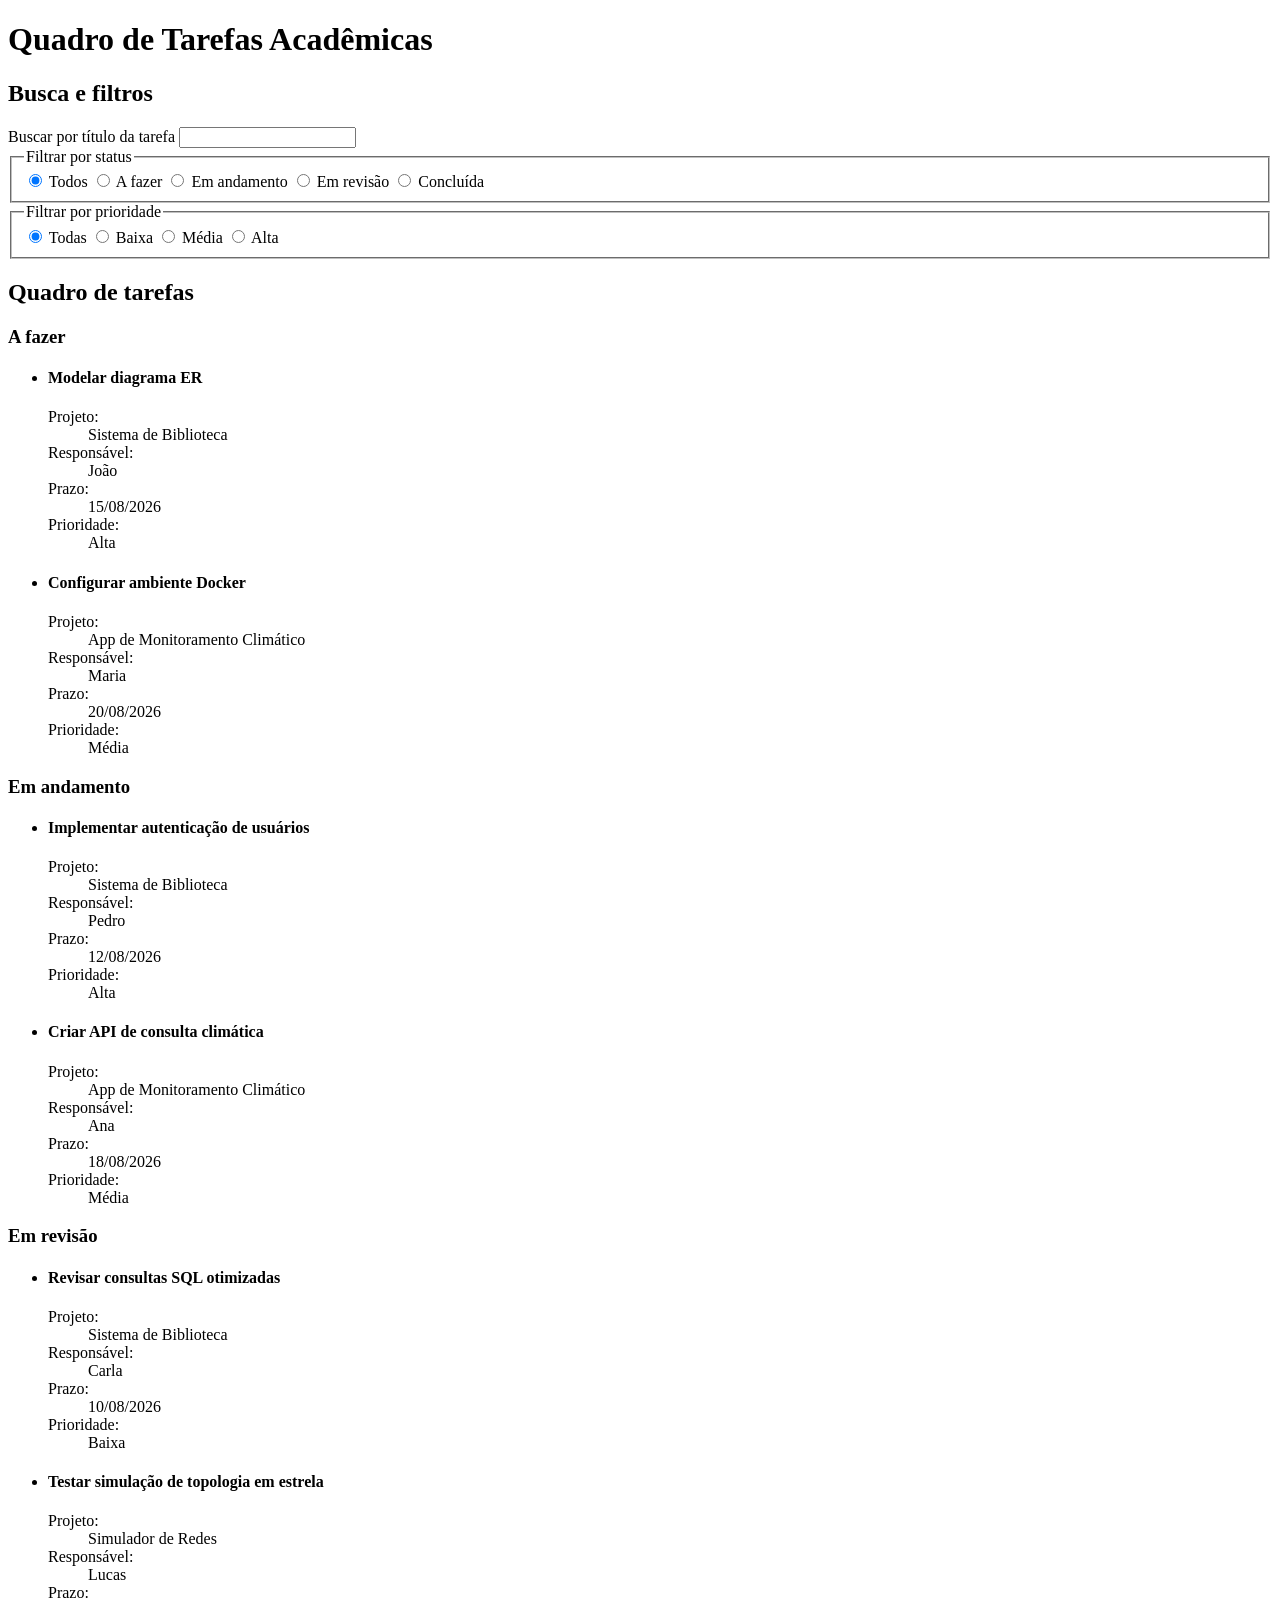
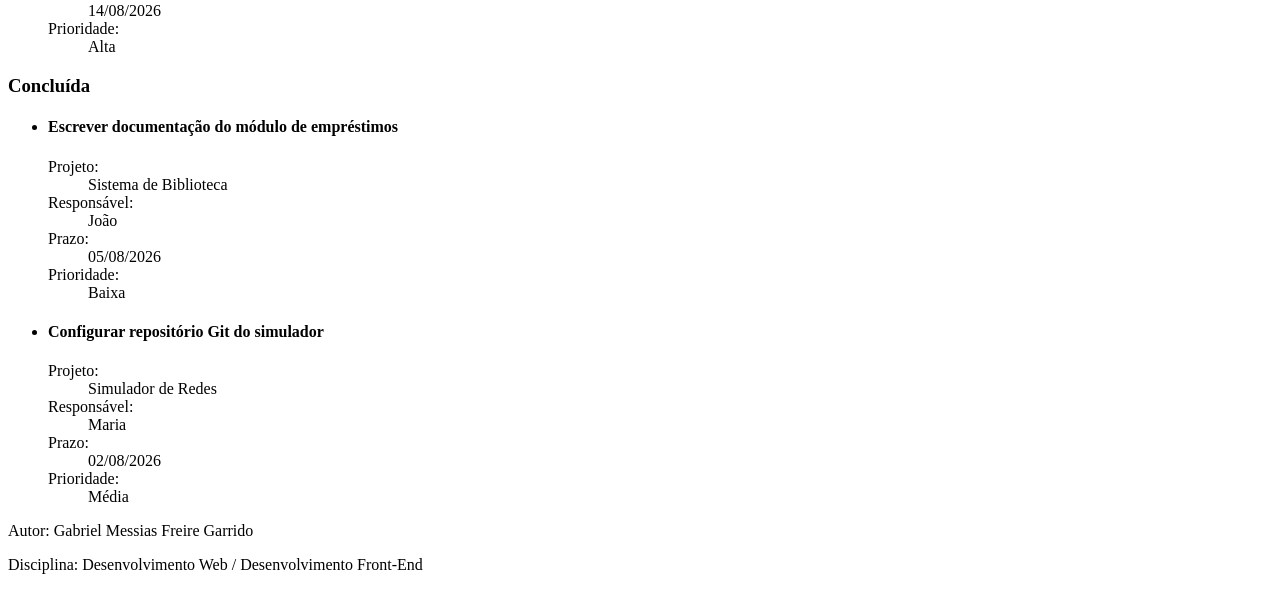
==== index.html @ 1bd8e37e "Index - Desenvolvimento Front-End 12/08" ====
<!DOCTYPE html>
<html lang="pt-BR">
<head>
  <meta charset="UTF-8">
  <meta name="viewport" content="width=device-width, initial-scale=1.0">
  <title>Quadro de Tarefas Acadêmicas</title>
</head>
<body>
  <header>
    <h1>Quadro de Tarefas Acadêmicas</h1>
  </header>

  <main>
    <section aria-labelledby="buscaFiltros">
      <h2 id="buscaFiltros">Busca e filtros</h2>

      <form>
        <div>
          <label for="buscaTitulo">Buscar por título da tarefa</label>
          <input type="search" id="buscaTitulo" name="buscaTitulo">
        </div>

        <fieldset>
          <legend>Filtrar por status</legend>

          <input type="radio" id="filtroStatusTodos" name="filtroStatus" value="todos" checked>
          <label for="filtroStatusTodos">Todos</label>

          <input type="radio" id="filtroStatusAfazer" name="filtroStatus" value="aFazer">
          <label for="filtroStatusAfazer">A fazer</label>

          <input type="radio" id="filtroStatusAndamento" name="filtroStatus" value="emAndamento">
          <label for="filtroStatusAndamento">Em andamento</label>

          <input type="radio" id="filtroStatusRevisao" name="filtroStatus" value="emRevisao">
          <label for="filtroStatusRevisao">Em revisão</label>

          <input type="radio" id="filtroStatusConcluida" name="filtroStatus" value="concluida">
          <label for="filtroStatusConcluida">Concluída</label>
        </fieldset>

        <fieldset>
          <legend>Filtrar por prioridade</legend>

          <input type="radio" id="filtroPrioridadeTodas" name="filtroPrioridade" value="todas" checked>
          <label for="filtroPrioridadeTodas">Todas</label>

          <input type="radio" id="filtroPrioridadeBaixa" name="filtroPrioridade" value="baixa">
          <label for="filtroPrioridadeBaixa">Baixa</label>

          <input type="radio" id="filtroPrioridadeMedia" name="filtroPrioridade" value="media">
          <label for="filtroPrioridadeMedia">Média</label>

          <input type="radio" id="filtroPrioridadeAlta" name="filtroPrioridade" value="alta">
          <label for="filtroPrioridadeAlta">Alta</label>
        </fieldset>
      </form>
    </section>

    <section aria-labelledby="quadroTarefas">
      <h2 id="quadroTarefas">Quadro de tarefas</h2>

      <section aria-labelledby="aFazer">
        <h3 id="aFazer">A fazer</h3>
        <ul>

          <li>
            <article>
              <h4>Modelar diagrama ER</h4>
              <dl>
                <dt>Projeto:</dt>
                <dd>Sistema de Biblioteca</dd>

                <dt>Responsável:</dt>
                <dd>João</dd>

                <dt>Prazo:</dt>
                <dd><time datetime="2026-08-15">15/08/2026</time></dd>

                <dt>Prioridade:</dt>
                <dd>Alta</dd>
              </dl>
            </article>
          </li>

          <li>
            <article>
              <h4>Configurar ambiente Docker</h4>
              <dl>
                <dt>Projeto:</dt>
                <dd>App de Monitoramento Climático</dd>

                <dt>Responsável:</dt>
                <dd>Maria</dd>

                <dt>Prazo:</dt>
                <dd><time datetime="2026-08-20">20/08/2026</time></dd>

                <dt>Prioridade:</dt>
                <dd>Média</dd>
              </dl>
            </article>
          </li>

        </ul>
      </section>

      <section aria-labelledby="emAndamento">
        <h3 id="emAndamento">Em andamento</h3>
        <ul>

          <li>
            <article>
              <h4>Implementar autenticação de usuários</h4>
              <dl>
                <dt>Projeto:</dt>
                <dd>Sistema de Biblioteca</dd>

                <dt>Responsável:</dt>
                <dd>Pedro</dd>

                <dt>Prazo:</dt>
                <dd><time datetime="2026-08-12">12/08/2026</time></dd>

                <dt>Prioridade:</dt>
                <dd>Alta</dd>
              </dl>
            </article>
          </li>

          <li>
            <article>
              <h4>Criar API de consulta climática</h4>
              <dl>
                <dt>Projeto:</dt>
                <dd>App de Monitoramento Climático</dd>

                <dt>Responsável:</dt>
                <dd>Ana</dd>

                <dt>Prazo:</dt>
                <dd><time datetime="2026-08-18">18/08/2026</time></dd>

                <dt>Prioridade:</dt>
                <dd>Média</dd>
              </dl>
            </article>
          </li>

        </ul>
      </section>

      <section aria-labelledby="emRevisao">
        <h3 id="emRevisao">Em revisão</h3>
        <ul>

          <li>   
            <article>
              <h4>Revisar consultas SQL otimizadas</h4>
              <dl>
                <dt>Projeto:</dt>
                <dd>Sistema de Biblioteca</dd>

                <dt>Responsável:</dt>
                <dd>Carla</dd>

                <dt>Prazo:</dt>
                <dd><time datetime="2026-08-10">10/08/2026</time></dd>

                <dt>Prioridade:</dt>
                <dd>Baixa</dd>
              </dl>
            </article>
          </li>

          <li>
            <article>
              <h4>Testar simulação de topologia em estrela</h4>
              <dl>
                <dt>Projeto:</dt>
                <dd>Simulador de Redes</dd>

                <dt>Responsável:</dt>
                <dd>Lucas</dd>

                <dt>Prazo:</dt>
                <dd><time datetime="2026-08-14">14/08/2026</time></dd>

                <dt>Prioridade:</dt>
                <dd>Alta</dd>
              </dl>
            </article>
          </li>

        </ul>
      </section>

      <section aria-labelledby="tarefasConcluidas">
        <h3 id="tarefasConcluidas">Concluída</h3>
        <ul>
          
          <li>
            <article>
              <h4>Escrever documentação do módulo de empréstimos</h4>
              <dl>
                <dt>Projeto:</dt>
                <dd>Sistema de Biblioteca</dd>

                <dt>Responsável:</dt>
                <dd>João</dd>

                <dt>Prazo:</dt>
                <dd><time datetime="2026-08-05">05/08/2026</time></dd>

                <dt>Prioridade:</dt>
                <dd>Baixa</dd>
              </dl>
            </article>
          </li>

          <li>
            <article>
              <h4>Configurar repositório Git do simulador</h4>
              <dl>
                <dt>Projeto:</dt>
                <dd>Simulador de Redes</dd>

                <dt>Responsável:</dt>
                <dd>Maria</dd>

                <dt>Prazo:</dt>
                <dd><time datetime="2026-08-02">02/08/2026</time></dd>

                <dt>Prioridade:</dt>
                <dd>Média</dd>
              </dl>
            </article>
          </li>

        </ul>
      </section>
    </section>
  </main>

  <footer>
    <p>Autor: Gabriel Messias Freire Garrido</p>
    <p>Disciplina: Desenvolvimento Web / Desenvolvimento Front-End</p>
  </footer>
</body>
</html>
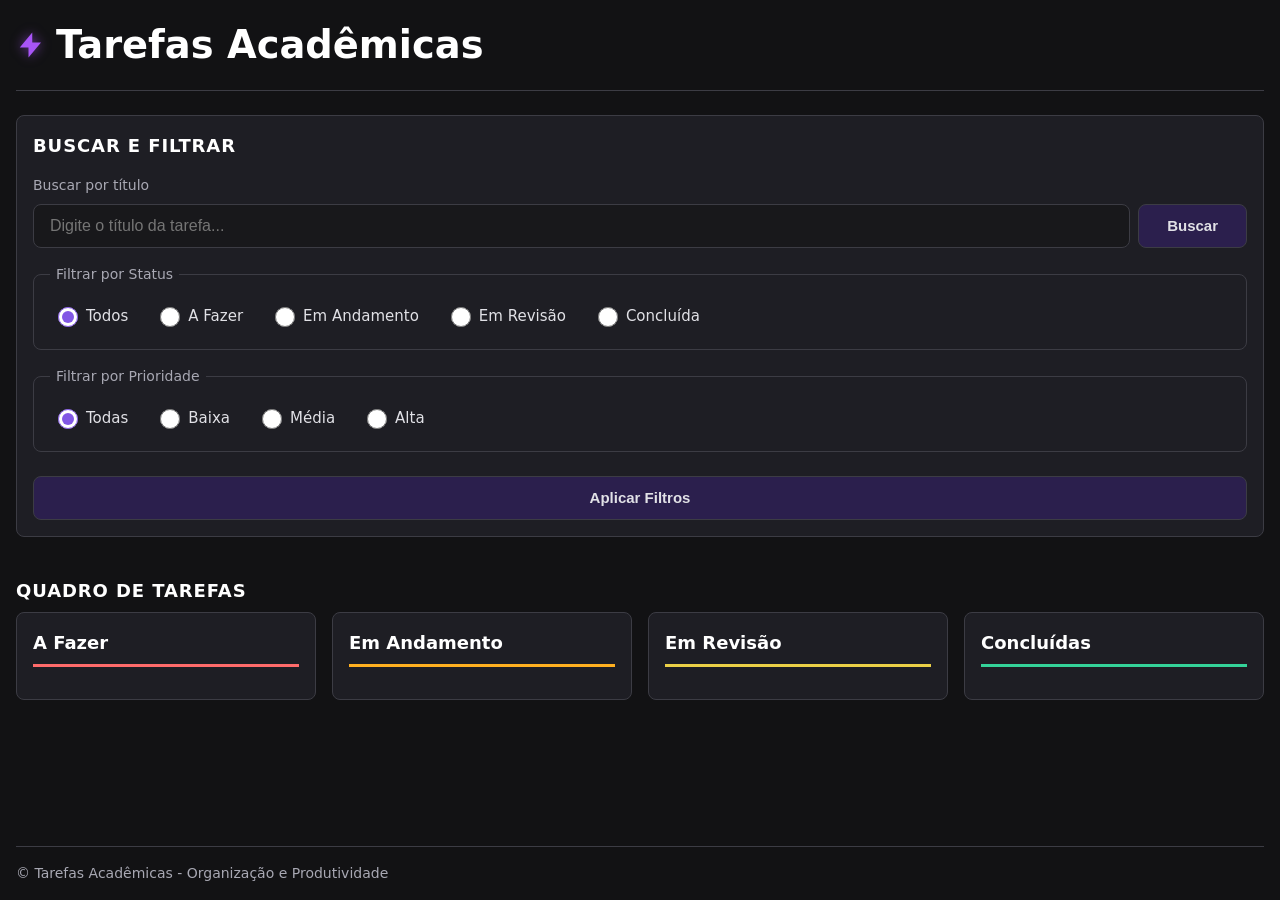
==== commit 306b096c: "Add files via upload Adição dos arquivos api.js, app.js, eletricidade.js, estados.js, renderizacao.j" ====
--- a/index.html
+++ b/index.html
@@ -3,248 +3,89 @@
 <head>
   <meta charset="UTF-8">
   <meta name="viewport" content="width=device-width, initial-scale=1.0">
-  <title>Quadro de Tarefas Acadêmicas</title>
+  <title>Tarefas Acadêmicas</title>
+  <link rel="stylesheet" href="style.css">
 </head>
 <body>
   <header>
-    <h1>Quadro de Tarefas Acadêmicas</h1>
+    <h1>
+      <!-- Raio idêntico ao modelo da 2ª imagem -->
+      <svg class="icone-raio-4pontas" xmlns="http://www.w3.org/2000/svg" viewBox="0 0 24 24" aria-hidden="true">
+        <path d="M13 2L3 14h7v8l10-12h-7z" />
+      </svg>
+      Tarefas Acadêmicas
+    </h1>
   </header>
 
   <main>
     <section aria-labelledby="buscaFiltros">
-      <h2 id="buscaFiltros">Busca e filtros</h2>
-
-      <form>
+      <h2 id="buscaFiltros">Buscar e Filtrar</h2>
+      <form id="formFiltros">
         <div>
-          <label for="buscaTitulo">Buscar por título da tarefa</label>
-          <input type="search" id="buscaTitulo" name="buscaTitulo">
+          <label for="buscaTitulo">Buscar por título</label>
+          <div class="campo-busca">
+            <input type="search" id="buscaTitulo" placeholder="Digite o título da tarefa..." />
+            <button type="submit" id="btnBuscar">Buscar</button>
+          </div>
         </div>
 
         <fieldset>
-          <legend>Filtrar por status</legend>
-
-          <input type="radio" id="filtroStatusTodos" name="filtroStatus" value="todos" checked>
-          <label for="filtroStatusTodos">Todos</label>
-
-          <input type="radio" id="filtroStatusAfazer" name="filtroStatus" value="aFazer">
-          <label for="filtroStatusAfazer">A fazer</label>
-
-          <input type="radio" id="filtroStatusAndamento" name="filtroStatus" value="emAndamento">
-          <label for="filtroStatusAndamento">Em andamento</label>
-
-          <input type="radio" id="filtroStatusRevisao" name="filtroStatus" value="emRevisao">
-          <label for="filtroStatusRevisao">Em revisão</label>
-
-          <input type="radio" id="filtroStatusConcluida" name="filtroStatus" value="concluida">
-          <label for="filtroStatusConcluida">Concluída</label>
+          <legend>Filtrar por Status</legend>
+          <label><input type="radio" name="filtroStatus" value="todos" checked /> Todos</label>
+          <label><input type="radio" name="filtroStatus" value="a_fazer" /> A Fazer</label>
+          <label><input type="radio" name="filtroStatus" value="em_andamento" /> Em Andamento</label>
+          <label><input type="radio" name="filtroStatus" value="em_revisao" /> Em Revisão</label>
+          <label><input type="radio" name="filtroStatus" value="concluida" /> Concluída</label>
         </fieldset>
 
         <fieldset>
-          <legend>Filtrar por prioridade</legend>
+          <legend>Filtrar por Prioridade</legend>
+          <label><input type="radio" name="filtroPrioridade" value="todas" checked /> Todas</label>
+          <label><input type="radio" name="filtroPrioridade" value="baixa" /> Baixa</label>
+          <label><input type="radio" name="filtroPrioridade" value="media" /> Média</label>
+          <label><input type="radio" name="filtroPrioridade" value="alta" /> Alta</label>
+        </fieldset>
 
-          <input type="radio" id="filtroPrioridadeTodas" name="filtroPrioridade" value="todas" checked>
-          <label for="filtroPrioridadeTodas">Todas</label>
-
-          <input type="radio" id="filtroPrioridadeBaixa" name="filtroPrioridade" value="baixa">
-          <label for="filtroPrioridadeBaixa">Baixa</label>
-
-          <input type="radio" id="filtroPrioridadeMedia" name="filtroPrioridade" value="media">
-          <label for="filtroPrioridadeMedia">Média</label>
-
-          <input type="radio" id="filtroPrioridadeAlta" name="filtroPrioridade" value="alta">
-          <label for="filtroPrioridadeAlta">Alta</label>
-        </fieldset>
+        <div class="acoes-filtros">
+          <button type="button" id="btnAplicarFiltros">Aplicar Filtros</button>
+        </div>
       </form>
     </section>
 
+    <div id="regiaoStatus" class="sr-only" aria-live="polite"></div>
+
     <section aria-labelledby="quadroTarefas">
-      <h2 id="quadroTarefas">Quadro de tarefas</h2>
+      <h2 id="quadroTarefas">Quadro de Tarefas</h2>
+      <div id="containerEstado"></div>
 
-      <section aria-labelledby="aFazer">
-        <h3 id="aFazer">A fazer</h3>
-        <ul>
+      <div class="kanban-grid">
+        <section aria-labelledby="aFazer">
+          <h3 id="aFazer">A Fazer</h3>
+          <ul id="listaAFazer"></ul>
+        </section>
 
-          <li>
-            <article>
-              <h4>Modelar diagrama ER</h4>
-              <dl>
-                <dt>Projeto:</dt>
-                <dd>Sistema de Biblioteca</dd>
+        <section aria-labelledby="emAndamento">
+          <h3 id="emAndamento">Em Andamento</h3>
+          <ul id="listaEmAndamento"></ul>
+        </section>
 
-                <dt>Responsável:</dt>
-                <dd>João</dd>
+        <section aria-labelledby="emRevisao">
+          <h3 id="emRevisao">Em Revisão</h3>
+          <ul id="listaEmRevisao"></ul>
+        </section>
 
-                <dt>Prazo:</dt>
-                <dd><time datetime="2026-08-15">15/08/2026</time></dd>
-
-                <dt>Prioridade:</dt>
-                <dd>Alta</dd>
-              </dl>
-            </article>
-          </li>
-
-          <li>
-            <article>
-              <h4>Configurar ambiente Docker</h4>
-              <dl>
-                <dt>Projeto:</dt>
-                <dd>App de Monitoramento Climático</dd>
-
-                <dt>Responsável:</dt>
-                <dd>Maria</dd>
-
-                <dt>Prazo:</dt>
-                <dd><time datetime="2026-08-20">20/08/2026</time></dd>
-
-                <dt>Prioridade:</dt>
-                <dd>Média</dd>
-              </dl>
-            </article>
-          </li>
-
-        </ul>
-      </section>
-
-      <section aria-labelledby="emAndamento">
-        <h3 id="emAndamento">Em andamento</h3>
-        <ul>
-
-          <li>
-            <article>
-              <h4>Implementar autenticação de usuários</h4>
-              <dl>
-                <dt>Projeto:</dt>
-                <dd>Sistema de Biblioteca</dd>
-
-                <dt>Responsável:</dt>
-                <dd>Pedro</dd>
-
-                <dt>Prazo:</dt>
-                <dd><time datetime="2026-08-12">12/08/2026</time></dd>
-
-                <dt>Prioridade:</dt>
-                <dd>Alta</dd>
-              </dl>
-            </article>
-          </li>
-
-          <li>
-            <article>
-              <h4>Criar API de consulta climática</h4>
-              <dl>
-                <dt>Projeto:</dt>
-                <dd>App de Monitoramento Climático</dd>
-
-                <dt>Responsável:</dt>
-                <dd>Ana</dd>
-
-                <dt>Prazo:</dt>
-                <dd><time datetime="2026-08-18">18/08/2026</time></dd>
-
-                <dt>Prioridade:</dt>
-                <dd>Média</dd>
-              </dl>
-            </article>
-          </li>
-
-        </ul>
-      </section>
-
-      <section aria-labelledby="emRevisao">
-        <h3 id="emRevisao">Em revisão</h3>
-        <ul>
-
-          <li>   
-            <article>
-              <h4>Revisar consultas SQL otimizadas</h4>
-              <dl>
-                <dt>Projeto:</dt>
-                <dd>Sistema de Biblioteca</dd>
-
-                <dt>Responsável:</dt>
-                <dd>Carla</dd>
-
-                <dt>Prazo:</dt>
-                <dd><time datetime="2026-08-10">10/08/2026</time></dd>
-
-                <dt>Prioridade:</dt>
-                <dd>Baixa</dd>
-              </dl>
-            </article>
-          </li>
-
-          <li>
-            <article>
-              <h4>Testar simulação de topologia em estrela</h4>
-              <dl>
-                <dt>Projeto:</dt>
-                <dd>Simulador de Redes</dd>
-
-                <dt>Responsável:</dt>
-                <dd>Lucas</dd>
-
-                <dt>Prazo:</dt>
-                <dd><time datetime="2026-08-14">14/08/2026</time></dd>
-
-                <dt>Prioridade:</dt>
-                <dd>Alta</dd>
-              </dl>
-            </article>
-          </li>
-
-        </ul>
-      </section>
-
-      <section aria-labelledby="tarefasConcluidas">
-        <h3 id="tarefasConcluidas">Concluída</h3>
-        <ul>
-          
-          <li>
-            <article>
-              <h4>Escrever documentação do módulo de empréstimos</h4>
-              <dl>
-                <dt>Projeto:</dt>
-                <dd>Sistema de Biblioteca</dd>
-
-                <dt>Responsável:</dt>
-                <dd>João</dd>
-
-                <dt>Prazo:</dt>
-                <dd><time datetime="2026-08-05">05/08/2026</time></dd>
-
-                <dt>Prioridade:</dt>
-                <dd>Baixa</dd>
-              </dl>
-            </article>
-          </li>
-
-          <li>
-            <article>
-              <h4>Configurar repositório Git do simulador</h4>
-              <dl>
-                <dt>Projeto:</dt>
-                <dd>Simulador de Redes</dd>
-
-                <dt>Responsável:</dt>
-                <dd>Maria</dd>
-
-                <dt>Prazo:</dt>
-                <dd><time datetime="2026-08-02">02/08/2026</time></dd>
-
-                <dt>Prioridade:</dt>
-                <dd>Média</dd>
-              </dl>
-            </article>
-          </li>
-
-        </ul>
-      </section>
+        <section aria-labelledby="tarefasConcluidas">
+          <h3 id="tarefasConcluidas">Concluídas</h3>
+          <ul id="listaConcluidas"></ul>
+        </section>
+      </div>
     </section>
   </main>
 
   <footer>
-    <p>Autor: Gabriel Messias Freire Garrido</p>
-    <p>Disciplina: Desenvolvimento Web / Desenvolvimento Front-End</p>
+    <p>&copy; Tarefas Acadêmicas - Organização e Produtividade</p>
   </footer>
+
+  <script type="module" src="js/app.js"></script>
 </body>
 </html>
--- a/style.css
+++ b/style.css
@@ -0,0 +1,377 @@
+:root {
+  --bg-principal: #121214;
+  --bg-superficie: #1e1e24;
+  --bg-cartao: #2a2a32;
+  --bg-input: #18181b;
+
+  --bg-botao: #2b1f4d;
+  --bg-botao-hover: #3b2a6b;
+  --bg-botao-active: #180e30;
+
+  --texto-principal: #e1e1e6;
+  --texto-secundario: #a8a8b3;
+  --texto-destaque: #ffffff;
+  
+  --cor-borda: #3c3c44;
+  --cor-foco: #8257e5;
+  --cor-foco-hover: #996dff;
+
+  --cor-status-afazer: #ff6b6b;
+  --cor-status-andamento: #ffb020;
+  --cor-status-revisao: #ebd047;
+  --cor-status-concluida: #34d399;
+
+  --espaco-sm: 0.5rem;
+  --espaco-md: 1rem;
+  --espaco-lg: 1.5rem;
+  --espaco-xl: 2.5rem;
+
+  --raio-canto: 0.5rem;
+
+  --fonte-padrao: system-ui, -apple-system, BlinkMacSystemFont, 'Segoe UI', Roboto, sans-serif;
+}
+
+*, *::before, *::after {
+  box-sizing: border-box;
+  margin: 0;
+  padding: 0;
+}
+
+.sr-only {
+  position: absolute;
+  width: 1px;
+  height: 1px;
+  padding: 0;
+  margin: -1px;
+  overflow: hidden;
+  clip: rect(0, 0, 0, 0);
+  border: 0;
+}
+
+body {
+  background-color: var(--bg-principal);
+  color: var(--texto-principal);
+  font-family: var(--fonte-padrao);
+  line-height: 1.5;
+  padding: var(--espaco-md);
+  min-height: 100vh;
+  display: flex;
+  flex-direction: column;
+  gap: var(--espaco-lg);
+}
+
+:focus-visible {
+  outline: 0.1875rem solid var(--cor-foco);
+  outline-offset: 0.125rem;
+}
+
+header {
+  padding-bottom: var(--espaco-md);
+  border-bottom: 0.0625rem solid var(--cor-borda);
+}
+
+header h1 {
+  font-size: clamp(1.5rem, 1.2rem + 1.5vw, 2.5rem);
+  color: var(--texto-destaque);
+  display: flex;
+  align-items: center;
+  gap: 0.625rem;
+}
+
+/* --- ÍCONE DE RAIO DE 4 PONTAS NO TÍTULO --- */
+.icone-raio-4pontas {
+  width: 1.875rem;
+  height: 1.875rem;
+  fill: #a855f7;
+  filter: drop-shadow(0 0 6px rgba(168, 85, 247, 0.6));
+  flex-shrink: 0;
+}
+
+section[aria-labelledby="buscaFiltros"] {
+  background-color: var(--bg-superficie);
+  padding: var(--espaco-md);
+  border-radius: var(--raio-canto);
+  border: 0.0625rem solid var(--cor-borda);
+}
+
+h2 {
+  font-size: 1.125rem;
+  color: var(--texto-destaque);
+  text-transform: uppercase;
+  letter-spacing: 0.05em;
+  margin-bottom: var(--espaco-md);
+}
+
+form {
+  display: flex;
+  flex-direction: column;
+  gap: var(--espaco-md);
+}
+
+form > div {
+  display: flex;
+  flex-direction: column;
+  gap: var(--espaco-sm);
+  width: 100%;
+}
+
+label {
+  font-size: 0.875rem;
+  color: var(--texto-secundario);
+}
+
+.campo-busca {
+  display: flex;
+  gap: var(--espaco-sm);
+  width: 100%;
+}
+
+input[type="search"] {
+  background-color: var(--bg-input);
+  border: 0.0625rem solid var(--cor-borda);
+  color: var(--texto-principal);
+  padding: 0.75rem 1rem;
+  border-radius: var(--raio-canto);
+  font-size: 1rem;
+  min-height: 2.75rem;
+  flex: 1;
+}
+
+/* --- BOTÕES COM EFEITO ELÉTRICO --- */
+button {
+  position: relative;
+  overflow: hidden;
+  background-color: var(--bg-botao);
+  color: var(--texto-principal);
+  border: 0.0625rem solid var(--cor-borda);
+  padding: 0.75rem 1.75rem;
+  border-radius: var(--raio-canto);
+  font-size: 0.9375rem;
+  font-weight: 600;
+  cursor: pointer;
+  transition: background-color 0.2s, border-color 0.2s, box-shadow 0.2s;
+  min-height: 2.75rem;
+  display: inline-flex;
+  align-items: center;
+  justify-content: center;
+  user-select: none;
+}
+
+button:hover {
+  background-color: var(--bg-botao-hover);
+  color: var(--texto-destaque);
+  border-color: #a855f7;
+  box-shadow: 0 0 8px rgba(168, 85, 247, 0.3);
+}
+
+button:active {
+  background-color: var(--bg-botao-active);
+  transform: scale(0.98);
+}
+
+/* Pulso de brilho roxo sutil no clique */
+button.eletrico-ativo {
+  animation: pulsoEletrico 0.25s ease-out;
+}
+
+@keyframes pulsoEletrico {
+  0% {
+    box-shadow: 0 0 0px #a855f7, inset 0 0 0px #a855f7;
+    border-color: #a855f7;
+  }
+  50% {
+    box-shadow: 0 0 12px rgba(168, 85, 247, 0.6), inset 0 0 8px rgba(168, 85, 247, 0.4);
+    border-color: #c084fc;
+  }
+  100% {
+    box-shadow: 0 0 0px transparent, inset 0 0 0px transparent;
+  }
+}
+
+/* Canvas da animação contida dentro do botão */
+.canvas-eletrico {
+  position: absolute;
+  pointer-events: none;
+  z-index: 2;
+  border-radius: var(--raio-canto);
+}
+
+.acoes-filtros {
+  display: flex;
+  justify-content: flex-end;
+  margin-top: 0.5rem;
+}
+
+#btnAplicarFiltros {
+  width: 100%;
+}
+
+@media (min-width: 48rem) {
+  #btnAplicarFiltros {
+    width: auto;
+  }
+}
+
+fieldset {
+  border: 0.0625rem solid var(--cor-borda);
+  border-radius: var(--raio-canto);
+  padding: var(--espaco-md);
+  display: flex;
+  flex-wrap: wrap;
+  gap: var(--espaco-md);
+  align-items: center;
+  width: 100%;
+}
+
+legend {
+  color: var(--texto-secundario);
+  font-size: 0.875rem;
+  padding: 0 0.375rem;
+}
+
+fieldset label {
+  cursor: pointer;
+  display: flex;
+  align-items: center;
+  gap: 0.5rem;
+  color: var(--texto-principal);
+  font-size: 0.9375rem;
+  min-height: 2rem;
+  padding: 0.25rem 0.5rem;
+}
+
+input[type="radio"] {
+  width: 1.25rem;
+  height: 1.25rem;
+  accent-color: var(--cor-foco);
+  cursor: pointer;
+}
+
+section[aria-labelledby="quadroTarefas"] {
+  display: flex;
+  flex-direction: column;
+}
+
+section[aria-labelledby="quadroTarefas"] > h2 {
+  margin-top: var(--espaco-xl);
+  margin-bottom: var(--espaco-sm);
+}
+
+.kanban-grid {
+  display: grid;
+  grid-template-columns: 1fr;
+  gap: var(--espaco-lg);
+  width: 100%;
+}
+
+.kanban-grid > section {
+  background-color: var(--bg-superficie);
+  border-radius: var(--raio-canto);
+  padding: var(--espaco-md);
+  border: 0.0625rem solid var(--cor-borda);
+  display: flex;
+  flex-direction: column;
+  gap: var(--espaco-md);
+  min-width: 0;
+}
+
+h3 {
+  font-size: 1.125rem;
+  color: var(--texto-destaque);
+  padding-bottom: var(--espaco-sm);
+}
+
+section[aria-labelledby="aFazer"] h3 {
+  border-bottom: 0.1875rem solid var(--cor-status-afazer);
+}
+
+section[aria-labelledby="emAndamento"] h3 {
+  border-bottom: 0.1875rem solid var(--cor-status-andamento);
+}
+
+section[aria-labelledby="emRevisao"] h3 {
+  border-bottom: 0.1875rem solid var(--cor-status-revisao);
+}
+
+section[aria-labelledby="tarefasConcluidas"] h3 {
+  border-bottom: 0.1875rem solid var(--cor-status-concluida);
+}
+
+ul {
+  list-style: none;
+  display: flex;
+  flex-direction: column;
+  gap: var(--espaco-md);
+}
+
+article {
+  background-color: var(--bg-cartao);
+  border-radius: var(--raio-canto);
+  padding: var(--espaco-md);
+  border: 0.0625rem solid var(--cor-borda);
+  display: flex;
+  flex-direction: column;
+  gap: var(--espaco-sm);
+  min-width: 0;
+  flex: 1 1 auto;
+}
+
+article h4 {
+  color: var(--texto-destaque);
+  font-size: 1rem;
+  font-weight: 600;
+  white-space: nowrap;
+  overflow: hidden;
+  text-overflow: ellipsis;
+  min-width: 0;
+  flex: 1 1 auto;
+}
+
+dl {
+  display: grid;
+  grid-template-columns: auto 1fr;
+  gap: 0.25rem var(--espaco-md);
+  font-size: 0.875rem;
+}
+
+dt {
+  color: var(--texto-secundario);
+  font-weight: 500;
+}
+
+dd {
+  color: var(--texto-principal);
+  word-break: break-word;
+}
+
+dd time {
+  font-weight: 600;
+}
+
+.estado-feedback {
+  grid-column: 1 / -1;
+  padding: var(--espaco-lg);
+  background-color: var(--bg-superficie);
+  border: 0.0625rem solid var(--cor-borda);
+  border-radius: var(--raio-canto);
+  text-align: center;
+}
+
+footer {
+  margin-top: auto;
+  padding-top: var(--espaco-md);
+  border-top: 0.0625rem solid var(--cor-borda);
+  color: var(--texto-secundario);
+  font-size: 0.875rem;
+  display: flex;
+  flex-direction: column;
+  gap: 0.25rem;
+}
+
+@media (min-width: 64rem) {
+  .kanban-grid {
+    grid-template-columns: repeat(4, 1fr);
+    gap: var(--espaco-md);
+    align-items: start;
+  }
+}
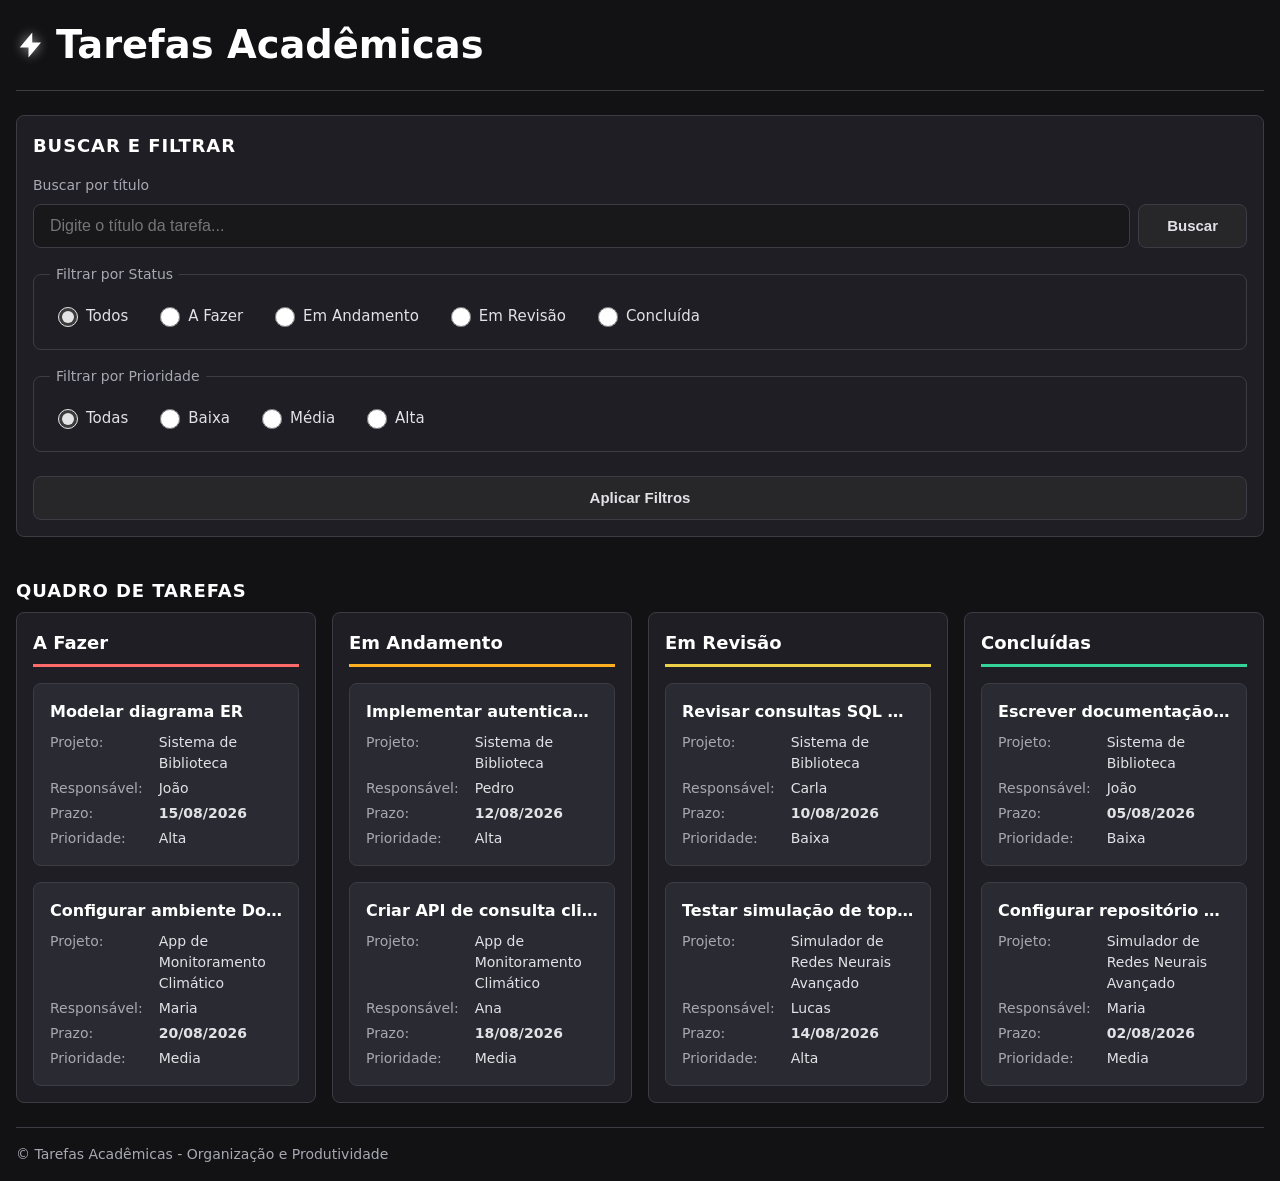
==== commit 02558bfe: "Entrega 09/09: Tratamento de estados, Carregamento por JSON, Reorganização dos scripts e Atualização" ====
--- a/index.html
+++ b/index.html
@@ -9,7 +9,6 @@
 <body>
   <header>
     <h1>
-      <!-- Raio idêntico ao modelo da 2ª imagem -->
       <svg class="icone-raio-4pontas" xmlns="http://www.w3.org/2000/svg" viewBox="0 0 24 24" aria-hidden="true">
         <path d="M13 2L3 14h7v8l10-12h-7z" />
       </svg>
@@ -32,9 +31,9 @@
         <fieldset>
           <legend>Filtrar por Status</legend>
           <label><input type="radio" name="filtroStatus" value="todos" checked /> Todos</label>
-          <label><input type="radio" name="filtroStatus" value="a_fazer" /> A Fazer</label>
-          <label><input type="radio" name="filtroStatus" value="em_andamento" /> Em Andamento</label>
-          <label><input type="radio" name="filtroStatus" value="em_revisao" /> Em Revisão</label>
+          <label><input type="radio" name="filtroStatus" value="aFazer" /> A Fazer</label>
+          <label><input type="radio" name="filtroStatus" value="emAndamento" /> Em Andamento</label>
+          <label><input type="radio" name="filtroStatus" value="emRevisao" /> Em Revisão</label>
           <label><input type="radio" name="filtroStatus" value="concluida" /> Concluída</label>
         </fieldset>
 
@@ -52,7 +51,7 @@
       </form>
     </section>
 
-    <div id="regiaoStatus" class="sr-only" aria-live="polite"></div>
+    <div id="regiaoStatus" role="status" aria-live="polite" class="sr-only"></div>
 
     <section aria-labelledby="quadroTarefas">
       <h2 id="quadroTarefas">Quadro de Tarefas</h2>
--- a/style.css
+++ b/style.css
@@ -4,17 +4,17 @@
   --bg-cartao: #2a2a32;
   --bg-input: #18181b;
 
-  --bg-botao: #2b1f4d;
-  --bg-botao-hover: #3b2a6b;
-  --bg-botao-active: #180e30;
+  --bg-botao: #27272a;
+  --bg-botao-hover: #3f3f46;
+  --bg-botao-active: #18181b;
 
   --texto-principal: #e1e1e6;
   --texto-secundario: #a8a8b3;
   --texto-destaque: #ffffff;
   
   --cor-borda: #3c3c44;
-  --cor-foco: #8257e5;
-  --cor-foco-hover: #996dff;
+  --cor-foco: #e4e4e7;
+  --cor-foco-hover: #ffffff;
 
   --cor-status-afazer: #ff6b6b;
   --cor-status-andamento: #ffb020;
@@ -78,12 +78,11 @@
   gap: 0.625rem;
 }
 
-/* --- ÍCONE DE RAIO DE 4 PONTAS NO TÍTULO --- */
 .icone-raio-4pontas {
   width: 1.875rem;
   height: 1.875rem;
-  fill: #a855f7;
-  filter: drop-shadow(0 0 6px rgba(168, 85, 247, 0.6));
+  fill: #ffffff;
+  filter: drop-shadow(0 0 6px rgba(255, 255, 255, 0.6));
   flex-shrink: 0;
 }
 
@@ -137,7 +136,6 @@
   flex: 1;
 }
 
-/* --- BOTÕES COM EFEITO ELÉTRICO --- */
 button {
   position: relative;
   overflow: hidden;
@@ -160,8 +158,8 @@
 button:hover {
   background-color: var(--bg-botao-hover);
   color: var(--texto-destaque);
-  border-color: #a855f7;
-  box-shadow: 0 0 8px rgba(168, 85, 247, 0.3);
+  border-color: #e4e4e7;
+  box-shadow: 0 0 8px rgba(255, 255, 255, 0.3);
 }
 
 button:active {
@@ -169,26 +167,24 @@
   transform: scale(0.98);
 }
 
-/* Pulso de brilho roxo sutil no clique */
 button.eletrico-ativo {
   animation: pulsoEletrico 0.25s ease-out;
 }
 
 @keyframes pulsoEletrico {
   0% {
-    box-shadow: 0 0 0px #a855f7, inset 0 0 0px #a855f7;
-    border-color: #a855f7;
+    box-shadow: 0 0 0px #ffffff, inset 0 0 0px #ffffff;
+    border-color: #ffffff;
   }
   50% {
-    box-shadow: 0 0 12px rgba(168, 85, 247, 0.6), inset 0 0 8px rgba(168, 85, 247, 0.4);
-    border-color: #c084fc;
+    box-shadow: 0 0 12px rgba(255, 255, 255, 0.6), inset 0 0 8px rgba(255, 255, 255, 0.4);
+    border-color: #e4e4e7;
   }
   100% {
     box-shadow: 0 0 0px transparent, inset 0 0 0px transparent;
   }
 }
 
-/* Canvas da animação contida dentro do botão */
 .canvas-eletrico {
   position: absolute;
   pointer-events: none;
@@ -349,12 +345,18 @@
 }
 
 .estado-feedback {
-  grid-column: 1 / -1;
-  padding: var(--espaco-lg);
+  padding: var(--espaco-md);
+  margin-bottom: var(--espaco-md);
   background-color: var(--bg-superficie);
   border: 0.0625rem solid var(--cor-borda);
   border-radius: var(--raio-canto);
   text-align: center;
+  color: var(--texto-principal);
+}
+
+.estado-feedback.erro {
+  border-color: var(--cor-status-afazer);
+  color: #f87171;
 }
 
 footer {
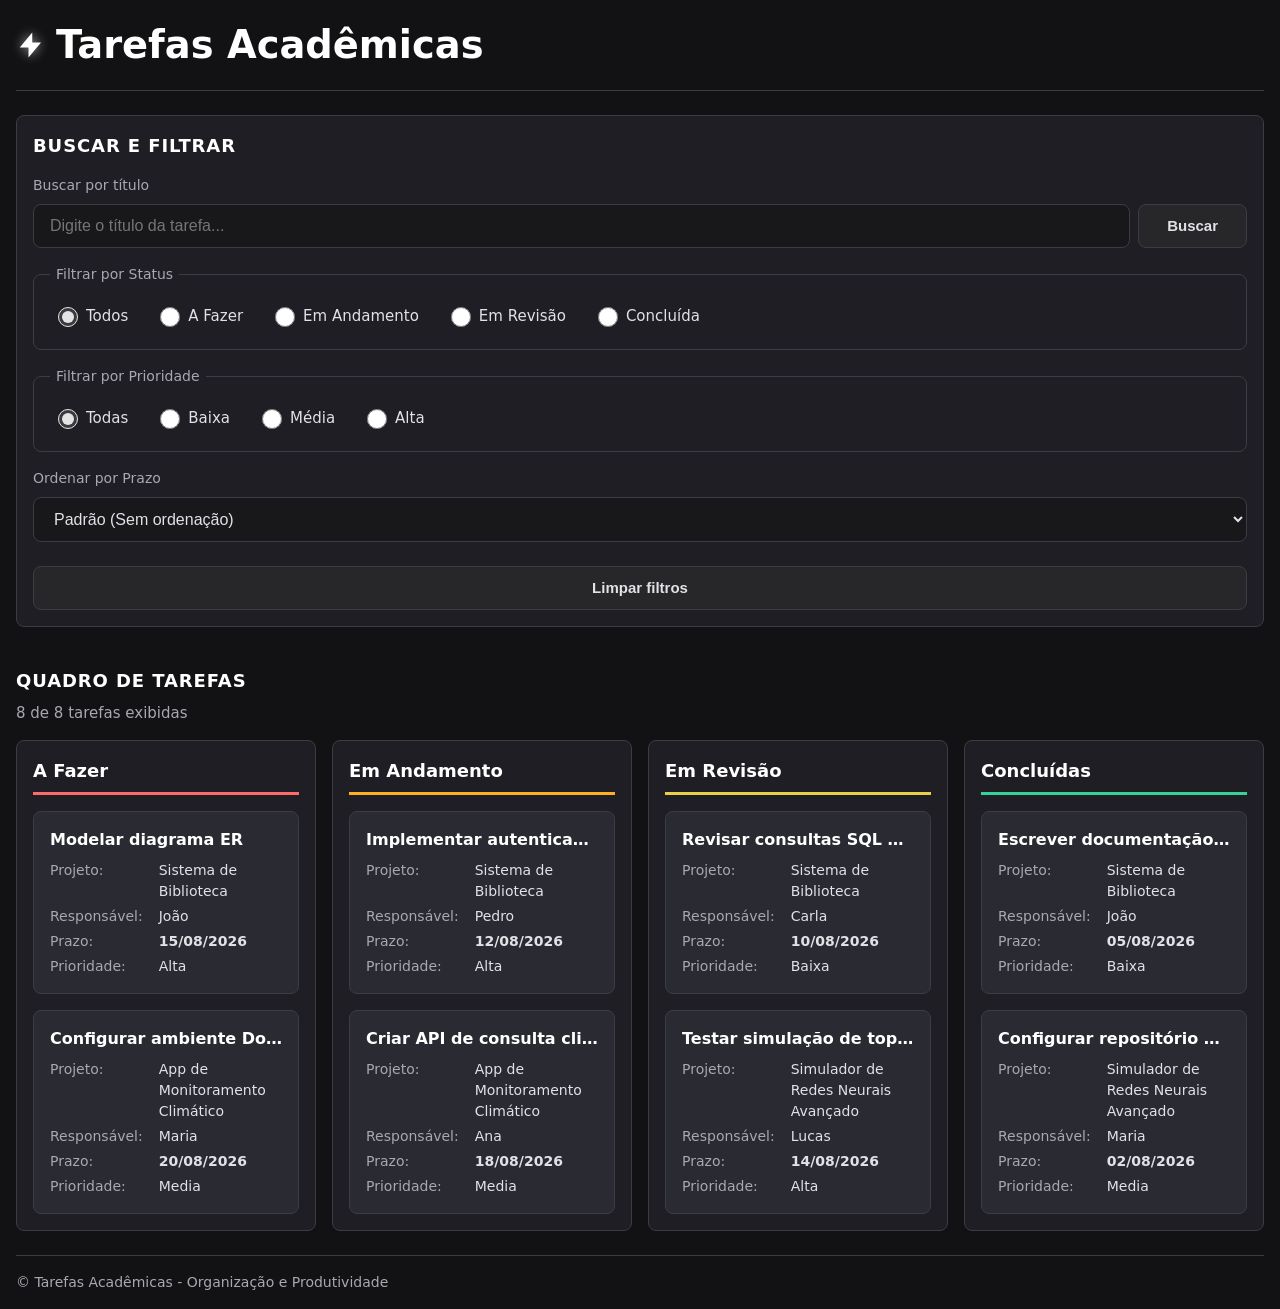
==== commit 15757476: "Entrega E4 - 10/09 Estado/responsabilidades, Busca/filtros/ordenação, Atualização/renderização, Esta" ====
--- a/index.html
+++ b/index.html
@@ -45,8 +45,17 @@
           <label><input type="radio" name="filtroPrioridade" value="alta" /> Alta</label>
         </fieldset>
 
+        <div>
+          <label for="ordenacaoPrazo">Ordenar por Prazo</label>
+          <select id="ordenacaoPrazo">
+            <option value="padrao">Padrão (Sem ordenação)</option>
+            <option value="prazoAsc">Prazo mais próximo</option>
+            <option value="prazoDesc">Prazo mais distante</option>
+          </select>
+        </div>
+
         <div class="acoes-filtros">
-          <button type="button" id="btnAplicarFiltros">Aplicar Filtros</button>
+          <button type="button" id="btnLimparFiltros">Limpar filtros</button>
         </div>
       </form>
     </section>
@@ -55,6 +64,9 @@
 
     <section aria-labelledby="quadroTarefas">
       <h2 id="quadroTarefas">Quadro de Tarefas</h2>
+      
+      <div id="contadorTarefas" class="contador-tarefas"></div>
+
       <div id="containerEstado"></div>
 
       <div class="kanban-grid">
--- a/style.css
+++ b/style.css
@@ -125,7 +125,7 @@
   width: 100%;
 }
 
-input[type="search"] {
+input[type="search"], select {
   background-color: var(--bg-input);
   border: 0.0625rem solid var(--cor-borda);
   color: var(--texto-principal);
@@ -198,12 +198,12 @@
   margin-top: 0.5rem;
 }
 
-#btnAplicarFiltros {
+#btnLimparFiltros {
   width: 100%;
 }
 
 @media (min-width: 48rem) {
-  #btnAplicarFiltros {
+  #btnLimparFiltros {
     width: auto;
   }
 }
@@ -251,6 +251,13 @@
 section[aria-labelledby="quadroTarefas"] > h2 {
   margin-top: var(--espaco-xl);
   margin-bottom: var(--espaco-sm);
+}
+
+.contador-tarefas {
+  font-size: 0.9375rem;
+  color: var(--texto-secundario);
+  margin-bottom: var(--espaco-md);
+  font-weight: 500;
 }
 
 .kanban-grid {
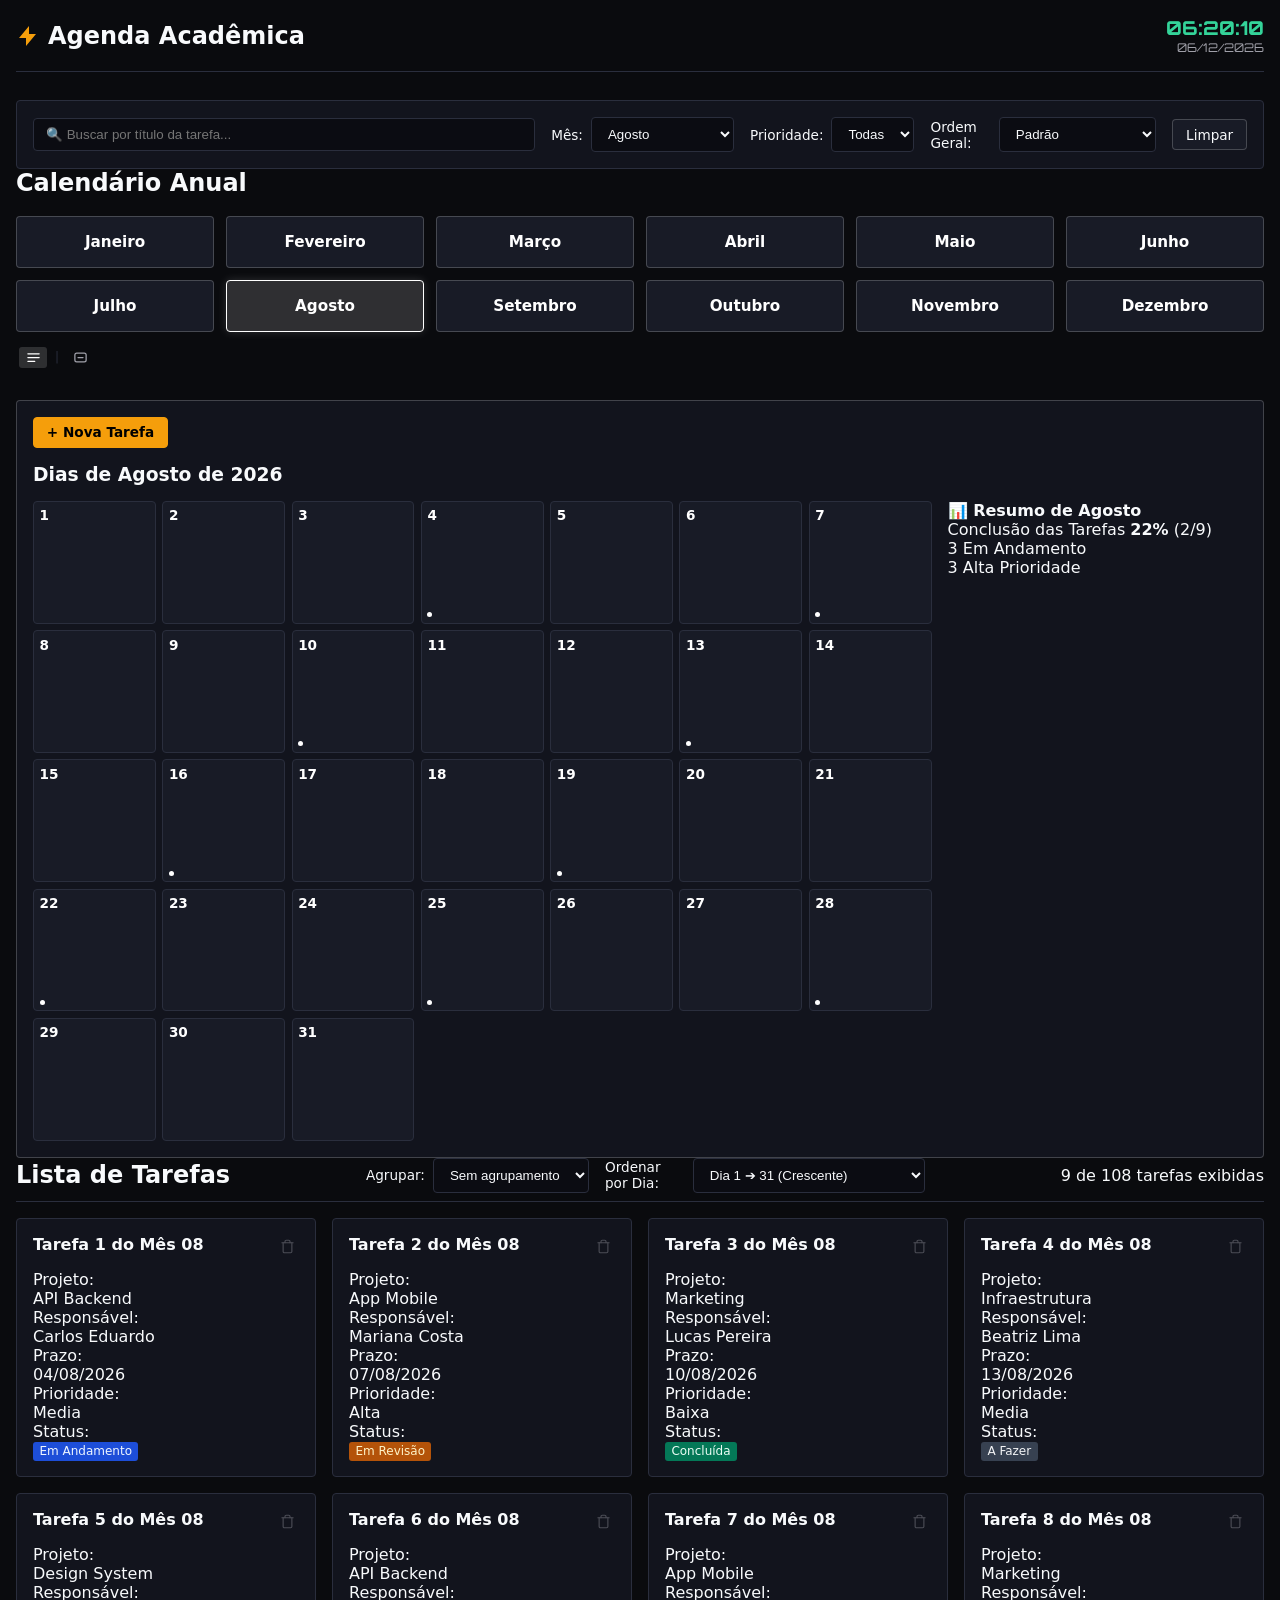
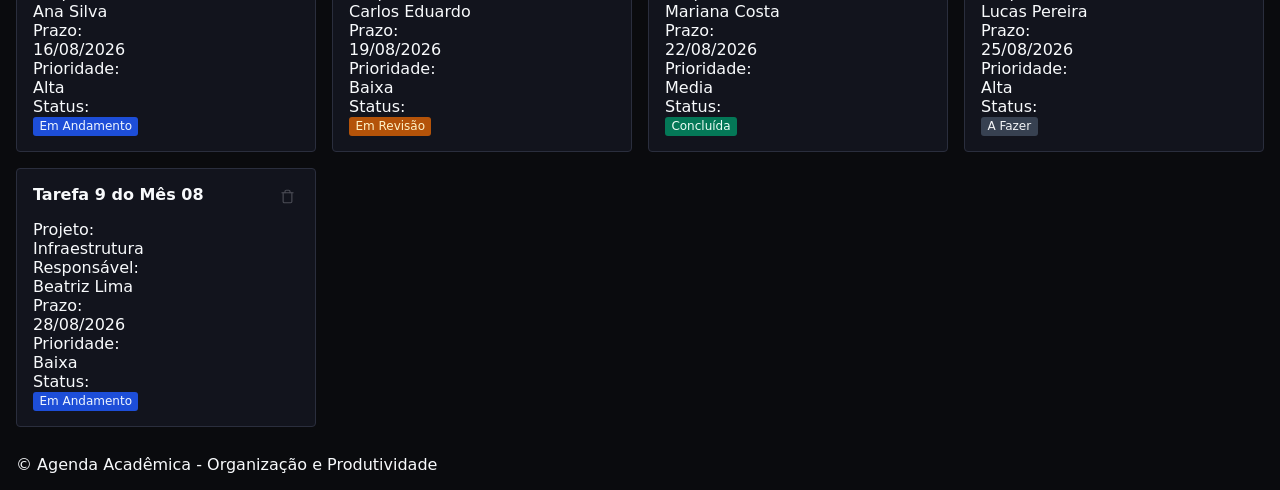
==== commit e150c49f: "Releitura Kaban Katiau" ====
--- a/index.html
+++ b/index.html
@@ -3,98 +3,198 @@
 <head>
   <meta charset="UTF-8">
   <meta name="viewport" content="width=device-width, initial-scale=1.0">
-  <title>Tarefas Acadêmicas</title>
+  <title>Agenda Acadêmica</title>
+  <link rel="preconnect" href="https://fonts.googleapis.com">
+  <link rel="preconnect" href="https://fonts.gstatic.com" crossorigin>
+  <link href="https://fonts.googleapis.com/css2?family=Orbitron:wght@600;800&display=swap" rel="stylesheet">
   <link rel="stylesheet" href="style.css">
 </head>
 <body>
-  <header>
-    <h1>
-      <svg class="icone-raio-4pontas" xmlns="http://www.w3.org/2000/svg" viewBox="0 0 24 24" aria-hidden="true">
-        <path d="M13 2L3 14h7v8l10-12h-7z" />
-      </svg>
-      Tarefas Acadêmicas
-    </h1>
+  <header class="header-principal">
+    <div class="logo-titulo">
+      <h1>
+        <svg class="icone-raio-4pontas" xmlns="http://www.w3.org/2000/svg" viewBox="0 0 24 24" aria-hidden="true">
+          <path d="M13 2L3 14h7v8l10-12h-7z" />
+        </svg>
+        Agenda Acadêmica
+      </h1>
+    </div>
+
+    <div class="header-direita">
+      <div id="relogioDigital" class="relogio-mesa" title="Horário e Data Atual"></div>
+    </div>
   </header>
 
   <main>
-    <section aria-labelledby="buscaFiltros">
-      <h2 id="buscaFiltros">Buscar e Filtrar</h2>
-      <form id="formFiltros">
-        <div>
-          <label for="buscaTitulo">Buscar por título</label>
-          <div class="campo-busca">
-            <input type="search" id="buscaTitulo" placeholder="Digite o título da tarefa..." />
-            <button type="submit" id="btnBuscar">Buscar</button>
-          </div>
-        </div>
-
-        <fieldset>
-          <legend>Filtrar por Status</legend>
-          <label><input type="radio" name="filtroStatus" value="todos" checked /> Todos</label>
-          <label><input type="radio" name="filtroStatus" value="aFazer" /> A Fazer</label>
-          <label><input type="radio" name="filtroStatus" value="emAndamento" /> Em Andamento</label>
-          <label><input type="radio" name="filtroStatus" value="emRevisao" /> Em Revisão</label>
-          <label><input type="radio" name="filtroStatus" value="concluida" /> Concluída</label>
-        </fieldset>
-
-        <fieldset>
-          <legend>Filtrar por Prioridade</legend>
-          <label><input type="radio" name="filtroPrioridade" value="todas" checked /> Todas</label>
-          <label><input type="radio" name="filtroPrioridade" value="baixa" /> Baixa</label>
-          <label><input type="radio" name="filtroPrioridade" value="media" /> Média</label>
-          <label><input type="radio" name="filtroPrioridade" value="alta" /> Alta</label>
-        </fieldset>
-
-        <div>
-          <label for="ordenacaoPrazo">Ordenar por Prazo</label>
+    <!-- Filtros Compactos -->
+    <section aria-labelledby="buscaFiltros" class="secao-filtros-compacta">
+      <h2 id="buscaFiltros" class="sr-only">Buscar e Filtrar Agenda</h2>
+      <form id="formFiltros" class="form-filtros-inline">
+        <div class="campo-busca-compacto">
+          <input type="search" id="buscaTitulo" placeholder="🔍 Buscar por título da tarefa..." />
+        </div>
+
+        <div class="campo-seletor-compacto">
+          <label for="filtroMes">Mês:</label>
+          <select id="filtroMes">
+            <option value="todos">Todos os meses</option>
+            <option value="01">Janeiro</option>
+            <option value="02">Fevereiro</option>
+            <option value="03">Março</option>
+            <option value="04">Abril</option>
+            <option value="05">Maio</option>
+            <option value="06">Junho</option>
+            <option value="07">Julho</option>
+            <option value="08">Agosto</option>
+            <option value="09">Setembro</option>
+            <option value="10">Outubro</option>
+            <option value="11">Novembro</option>
+            <option value="12">Dezembro</option>
+          </select>
+        </div>
+
+        <div class="campo-seletor-compacto">
+          <label for="filtroPrioridade">Prioridade:</label>
+          <select id="filtroPrioridade">
+            <option value="todas">Todas</option>
+            <option value="baixa">Baixa</option>
+            <option value="media">Média</option>
+            <option value="alta">Alta</option>
+          </select>
+        </div>
+
+        <div class="campo-seletor-compacto">
+          <label for="ordenacaoPrazo">Ordem Geral:</label>
           <select id="ordenacaoPrazo">
-            <option value="padrao">Padrão (Sem ordenação)</option>
-            <option value="prazoAsc">Prazo mais próximo</option>
-            <option value="prazoDesc">Prazo mais distante</option>
+            <option value="padrao">Padrão</option>
+            <option value="prazoAsc">Mais próximo</option>
+            <option value="prazoDesc">Mais distante</option>
           </select>
         </div>
 
-        <div class="acoes-filtros">
-          <button type="button" id="btnLimparFiltros">Limpar filtros</button>
+        <div class="acoes-filtros-compacto">
+          <button type="button" id="btnLimparFiltros" class="btn-secundario">Limpar</button>
         </div>
       </form>
     </section>
 
     <div id="regiaoStatus" role="status" aria-live="polite" class="sr-only"></div>
-
-    <section aria-labelledby="quadroTarefas">
-      <h2 id="quadroTarefas">Quadro de Tarefas</h2>
-      
-      <div id="contadorTarefas" class="contador-tarefas"></div>
-
-      <div id="containerEstado"></div>
-
-      <div class="kanban-grid">
-        <section aria-labelledby="aFazer">
-          <h3 id="aFazer">A Fazer</h3>
-          <ul id="listaAFazer"></ul>
-        </section>
-
-        <section aria-labelledby="emAndamento">
-          <h3 id="emAndamento">Em Andamento</h3>
-          <ul id="listaEmAndamento"></ul>
-        </section>
-
-        <section aria-labelledby="emRevisao">
-          <h3 id="emRevisao">Em Revisão</h3>
-          <ul id="listaEmRevisao"></ul>
-        </section>
-
-        <section aria-labelledby="tarefasConcluidas">
-          <h3 id="tarefasConcluidas">Concluídas</h3>
-          <ul id="listaConcluidas"></ul>
-        </section>
-      </div>
+    <div id="containerEstado"></div>
+
+    <!-- Seção de Meses -->
+    <section aria-labelledby="tituloCalendario" class="secao-calendario">
+      <div class="cabecalho-secao">
+        <h2 id="tituloCalendario">Calendário Anual</h2>
+      </div>
+
+      <div id="gridMeses" class="grid-meses-container"></div>
+    </section>
+
+    <!-- Detalhamento dos Dias do Mês -->
+    <section id="secaoMesDetalhado" class="secao-mes-detalhado" aria-labelledby="tituloMesAtual">
+      <div class="barra-acoes-datas">
+        <button type="button" id="btnAbrirModalCriar" class="btn-destaque">+ Nova Tarefa</button>
+        <button type="button" id="btnVerTodasMes" class="btn-link">Ver todas do mês</button>
+      </div>
+
+      <div class="cabecalho-mes">
+        <h3 id="tituloMesAtual">Dias do Mês</h3>
+      </div>
+
+      <div class="conteiner-detalhe-mes">
+        <div id="gridDiasMes" class="grid-dias-mes"></div>
+        <aside id="painelEstatisticasMes" class="painel-estatisticas"></aside>
+      </div>
+    </section>
+
+    <!-- Lista de Cards com Controles de Organização -->
+    <section aria-labelledby="quadroTarefas" class="secao-tarefas">
+      <div class="cabecalho-tarefas">
+        <h2 id="quadroTarefas">Lista de Tarefas</h2>
+        
+        <div class="controles-organizacao-tarefas">
+          <div class="campo-seletor-compacto">
+            <label for="agruparPrioridade">Agrupar:</label>
+            <select id="agruparPrioridade">
+              <option value="nenhum">Sem agrupamento</option>
+              <option value="importancia">Por Importância</option>
+            </select>
+          </div>
+
+          <div class="campo-seletor-compacto">
+            <label for="ordenarPorDia">Ordenar por Dia:</label>
+            <select id="ordenarPorDia">
+              <option value="asc">Dia 1 ➔ 31 (Crescente)</option>
+              <option value="desc">Dia 31 ➔ 1 (Decrescente)</option>
+            </select>
+          </div>
+        </div>
+
+        <div id="contadorTarefas" class="contador-tarefas"></div>
+      </div>
+
+      <div id="containerCardsTarefas" class="cards-container-wrapper"></div>
     </section>
   </main>
 
+  <!-- Modal Nova Tarefa -->
+  <dialog id="modalNovaTarefa" class="modal-tarefa">
+    <div class="modal-conteudo">
+      <div class="modal-header">
+        <h3>➕ Nova Tarefa na Agenda</h3>
+        <button type="button" id="btnFecharModal" class="btn-fechar" aria-label="Fechar">&times;</button>
+      </div>
+      <form id="formNovaTarefa" class="form-modal">
+        <div class="campo-modal">
+          <label for="novaTitulo">Título da Tarefa *</label>
+          <input type="text" id="novaTitulo" required placeholder="Ex: Entregar relatório de Redes">
+        </div>
+
+        <div class="campo-modal-duplo">
+          <div class="campo-modal">
+            <label for="novoProjeto">Projeto / Disciplina *</label>
+            <input type="text" id="novoProjeto" required placeholder="Ex: Simulador de Redes">
+          </div>
+          <div class="campo-modal">
+            <label for="novoResponsavel">Responsável *</label>
+            <input type="text" id="novoResponsavel" required placeholder="Ex: Lucas">
+          </div>
+        </div>
+
+        <div class="campo-modal-triplo">
+          <div class="campo-modal">
+            <label for="novoPrazo">Data de Entrega *</label>
+            <input type="date" id="novoPrazo" required value="2026-08-15">
+          </div>
+          <div class="campo-modal">
+            <label for="novaPrioridade">Prioridade</label>
+            <select id="novaPrioridade">
+              <option value="baixa">Baixa</option>
+              <option value="media" selected>Média</option>
+              <option value="alta">Alta</option>
+            </select>
+          </div>
+          <div class="campo-modal">
+            <label for="novoStatus">Status</label>
+            <select id="novoStatus">
+              <option value="aFazer" selected>A Fazer</option>
+              <option value="emAndamento">Em Andamento</option>
+              <option value="emRevisao">Em Revisão</option>
+              <option value="concluida">Concluída</option>
+            </select>
+          </div>
+        </div>
+
+        <div class="modal-acoes">
+          <button type="button" id="btnCancelarModal" class="btn-secundario">Cancelar</button>
+          <button type="submit" class="btn-destaque">Salvar na Agenda</button>
+        </div>
+      </form>
+    </div>
+  </dialog>
+
   <footer>
-    <p>&copy; Tarefas Acadêmicas - Organização e Produtividade</p>
+    <p>&copy; Agenda Acadêmica - Organização e Produtividade</p>
   </footer>
 
   <script type="module" src="js/app.js"></script>
--- a/style.css
+++ b/style.css
@@ -1,40 +1,580 @@
 :root {
-  --bg-principal: #121214;
-  --bg-superficie: #1e1e24;
-  --bg-cartao: #2a2a32;
-  --bg-input: #18181b;
-
-  --bg-botao: #27272a;
-  --bg-botao-hover: #3f3f46;
-  --bg-botao-active: #18181b;
-
-  --texto-principal: #e1e1e6;
-  --texto-secundario: #a8a8b3;
-  --texto-destaque: #ffffff;
+  --bg-principal: #0a0b0e;
+  --bg-superficie: #12141d;
+  --bg-cartao: #181b26;
+  --bg-input: #0b0c12;
+
+  --texto-principal: #f8fafc;
+  --texto-secundario: #a1a1aa;
   
-  --cor-borda: #3c3c44;
-  --cor-foco: #e4e4e7;
-  --cor-foco-hover: #ffffff;
-
-  --cor-status-afazer: #ff6b6b;
-  --cor-status-andamento: #ffb020;
-  --cor-status-revisao: #ebd047;
-  --cor-status-concluida: #34d399;
+  --cor-borda: #2a2e3d;
+  --cor-borda-branca: rgba(255, 255, 255, 0.2);
 
   --espaco-sm: 0.5rem;
   --espaco-md: 1rem;
-  --espaco-lg: 1.5rem;
-  --espaco-xl: 2.5rem;
-
-  --raio-canto: 0.5rem;
-
+  --espaco-lg: 1.75rem;
+
+  --raio-canto: 4px;
   --fonte-padrao: system-ui, -apple-system, BlinkMacSystemFont, 'Segoe UI', Roboto, sans-serif;
-}
-
-*, *::before, *::after {
+  --fonte-digital: 'Orbitron', monospace;
+}
+
+* {
   box-sizing: border-box;
   margin: 0;
   padding: 0;
+}
+
+body {
+  background-color: var(--bg-principal);
+  color: var(--texto-principal);
+  font-family: var(--fonte-padrao);
+  padding: var(--espaco-md);
+  min-height: 100vh;
+  max-width: 88rem;
+  margin: 0 auto;
+  display: flex;
+  flex-direction: column;
+  gap: var(--espaco-lg);
+}
+
+button {
+  position: relative;
+  overflow: hidden;
+  font-family: inherit;
+  cursor: pointer;
+}
+
+.canvas-eletrico {
+  position: absolute;
+  top: 0;
+  left: 0;
+  width: 100%;
+  height: 100%;
+  pointer-events: none;
+  z-index: 10;
+}
+
+/* Header */
+.header-principal {
+  display: flex;
+  justify-content: space-between;
+  align-items: center;
+  padding-bottom: var(--espaco-md);
+  border-bottom: 1px solid var(--cor-borda);
+}
+
+.logo-titulo h1 {
+  display: flex;
+  align-items: center;
+  gap: 0.5rem;
+  font-size: 1.5rem;
+}
+
+.icone-raio-4pontas {
+  width: 1.5rem;
+  height: 1.5rem;
+  fill: #f59e0b;
+}
+
+.relogio-mesa {
+  font-family: var(--fonte-digital);
+  text-align: right;
+  color: #34d399;
+}
+
+.relogio-hora {
+  font-size: 1.2rem;
+  font-weight: 800;
+}
+
+.relogio-data {
+  font-size: 0.75rem;
+  color: var(--texto-secundario);
+}
+
+/* Filtros Inline */
+.secao-filtros-compacta {
+  background-color: var(--bg-superficie);
+  padding: var(--espaco-md);
+  border-radius: var(--raio-canto);
+  border: 1px solid var(--cor-borda);
+}
+
+.form-filtros-inline {
+  display: flex;
+  flex-wrap: wrap;
+  gap: var(--espaco-md);
+  align-items: center;
+}
+
+.campo-busca-compacto {
+  flex: 1 1 200px;
+}
+
+.campo-busca-compacto input,
+.campo-seletor-compacto select,
+.campo-modal input,
+.campo-modal select {
+  width: 100%;
+  padding: 0.5rem 0.75rem;
+  background-color: var(--bg-input);
+  border: 1px solid var(--cor-borda);
+  color: var(--texto-principal);
+  border-radius: var(--raio-canto);
+}
+
+.campo-seletor-compacto {
+  display: flex;
+  align-items: center;
+  gap: 0.5rem;
+  font-size: 0.85rem;
+}
+
+/* Seção de Calendário e Meses (Ocupando 100% da Largura) */
+.secao-calendario {
+  width: 100%;
+  display: flex;
+  flex-direction: column;
+  gap: 1.2rem;
+}
+
+.cabecalho-secao {
+  display: flex;
+  justify-content: space-between;
+  align-items: center;
+}
+
+.grid-meses-container {
+  width: 100%;
+  display: flex;
+  flex-direction: column;
+  gap: 0.5rem;
+}
+
+.grid-meses-6x2 {
+  width: 100%;
+  display: grid;
+  grid-template-columns: repeat(2, 1fr);
+  gap: 0.75rem;
+}
+
+@media (min-width: 40rem) {
+  .grid-meses-6x2 { grid-template-columns: repeat(3, 1fr); }
+}
+
+@media (min-width: 64rem) {
+  .grid-meses-6x2 { grid-template-columns: repeat(6, 1fr); }
+}
+
+.card-mes {
+  width: 100%;
+  background-color: var(--bg-cartao);
+  border: 1px solid var(--cor-borda-branca);
+  border-radius: var(--raio-canto);
+  padding: 1rem;
+  display: flex;
+  justify-content: center;
+  align-items: center;
+  cursor: pointer;
+  transition: all 0.15s ease;
+}
+
+.card-mes:hover {
+  border-color: #ffffff;
+  background-color: rgba(255, 255, 255, 0.08);
+}
+
+.card-mes.ativo {
+  border-color: #ffffff;
+  background-color: rgba(255, 255, 255, 0.15);
+  box-shadow: 0 0 10px rgba(255, 255, 255, 0.15);
+}
+
+.card-mes .nome-mes {
+  font-weight: 700;
+  font-size: 0.95rem;
+  color: #ffffff;
+}
+
+.grid-meses-compacto {
+  width: 100%;
+  display: grid;
+  grid-template-columns: repeat(4, 1fr);
+  gap: 0.5rem;
+}
+
+@media (min-width: 36rem) {
+  .grid-meses-compacto { grid-template-columns: repeat(6, 1fr); }
+}
+
+@media (min-width: 60rem) {
+  .grid-meses-compacto { grid-template-columns: repeat(12, 1fr); }
+}
+
+.btn-mes-inicial {
+  width: 100%;
+  background-color: var(--bg-cartao);
+  border: 1px solid var(--cor-borda-branca);
+  color: #ffffff;
+  font-family: var(--fonte-digital);
+  font-weight: 700;
+  font-size: 0.85rem;
+  padding: 0.65rem 0.2rem;
+  border-radius: var(--raio-canto);
+  text-align: center;
+  transition: all 0.15s ease;
+}
+
+.btn-mes-inicial:hover {
+  border-color: #ffffff;
+  background-color: rgba(255, 255, 255, 0.1);
+}
+
+.btn-mes-inicial.ativo {
+  border-color: #ffffff;
+  background-color: rgba(255, 255, 255, 0.2);
+}
+
+/* Botões discretos posicionados no canto inferior esquerdo */
+.controles-discretos-rodape {
+  display: flex;
+  align-items: center;
+  justify-content: flex-start;
+  gap: 0.5rem;
+  margin-top: 0.4rem;
+  padding-left: 0.2rem;
+}
+
+.btn-modo-discreto {
+  background: transparent !important;
+  border: none !important;
+  box-shadow: none !important;
+  color: var(--texto-secundario);
+  padding: 0.2rem 0.4rem;
+  display: inline-flex;
+  align-items: center;
+  justify-content: center;
+  border-radius: 3px;
+  transition: color 0.15s ease, background-color 0.15s ease;
+  width: auto !important;
+}
+
+.btn-modo-discreto:hover {
+  color: #ffffff;
+  background-color: rgba(255, 255, 255, 0.08) !important;
+}
+
+.btn-modo-discreto.ativo {
+  color: #ffffff;
+  background-color: rgba(255, 255, 255, 0.15) !important;
+}
+
+.divisor-discreto {
+  color: var(--cor-borda);
+  font-size: 0.75rem;
+}
+
+/* Detalhamento de Dias */
+.secao-mes-detalhado {
+  margin-top: 2rem;
+  background-color: var(--bg-superficie);
+  border: 1px solid var(--cor-borda-branca);
+  border-radius: var(--raio-canto);
+  padding: var(--espaco-md);
+  display: flex;
+  flex-direction: column;
+  gap: var(--espaco-md);
+}
+
+.barra-acoes-datas {
+  display: flex;
+  justify-content: space-between;
+  align-items: center;
+}
+
+.btn-link {
+  background: transparent;
+  border: none;
+  color: #60a5fa;
+  text-decoration: underline;
+  font-size: 0.85rem;
+}
+
+.conteiner-detalhe-mes {
+  display: grid;
+  grid-template-columns: 1fr;
+  gap: var(--espaco-md);
+}
+
+@media (min-width: 48rem) {
+  .conteiner-detalhe-mes {
+    grid-template-columns: 3fr 1fr;
+  }
+}
+
+.grid-dias-mes {
+  display: grid;
+  grid-template-columns: repeat(7, 1fr);
+  gap: 0.4rem;
+}
+
+.dia-celula {
+  background-color: var(--bg-cartao);
+  border: 1px solid var(--cor-borda);
+  border-radius: var(--raio-canto);
+  aspect-ratio: 1 / 1;
+  padding: 0.35rem;
+  display: flex;
+  flex-direction: column;
+  justify-content: space-between;
+  cursor: pointer;
+  position: relative;
+  min-height: 3.2rem;
+}
+
+.dia-celula:hover {
+  border-color: #ffffff;
+}
+
+.dia-celula.ativo {
+  border-color: #34d399;
+  background-color: rgba(52, 211, 153, 0.15);
+}
+
+.dia-numero {
+  font-size: 0.85rem;
+  font-weight: 700;
+  color: #ffffff;
+}
+
+.indicador-tarefas {
+  display: flex;
+  gap: 3px;
+  flex-wrap: wrap;
+}
+
+.ponto-tarefa {
+  width: 5px;
+  height: 5px;
+  border-radius: 50%;
+  background-color: #ffffff;
+}
+
+/* Seção de Tarefas & Controles de Organização */
+.secao-tarefas {
+  display: flex;
+  flex-direction: column;
+  gap: 1rem;
+}
+
+.cabecalho-tarefas {
+  display: flex;
+  flex-wrap: wrap;
+  justify-content: space-between;
+  align-items: center;
+  gap: 1rem;
+  padding-bottom: 0.5rem;
+  border-bottom: 1px solid var(--cor-borda);
+}
+
+.controles-organizacao-tarefas {
+  display: flex;
+  gap: 1rem;
+  align-items: center;
+}
+
+.grupo-prioridade-secao {
+  margin-top: 1.25rem;
+  display: flex;
+  flex-direction: column;
+  gap: 0.75rem;
+}
+
+.titulo-grupo-prioridade {
+  font-size: 1.05rem;
+  font-weight: 700;
+  padding-bottom: 0.25rem;
+  border-bottom: 1px dashed var(--cor-borda);
+}
+
+.titulo-grupo-prioridade.prioridade-alta { color: #f87171; }
+.titulo-grupo-prioridade.prioridade-media { color: #fbbf24; }
+.titulo-grupo-prioridade.prioridade-baixa { color: #34d399; }
+
+.cards-container-wrapper {
+  display: flex;
+  flex-direction: column;
+  gap: 1rem;
+}
+
+.cards-grid {
+  display: grid;
+  grid-template-columns: repeat(auto-fill, minmax(260px, 1fr));
+  gap: 1rem;
+}
+
+.card-tarefa {
+  background: var(--bg-superficie);
+  border: 1px solid var(--cor-borda);
+  border-radius: var(--raio-canto);
+  padding: 1rem;
+  display: flex;
+  flex-direction: column;
+  gap: 0.75rem;
+  transition: transform 0.2s ease, border-color 0.2s ease;
+}
+
+.card-header-tarefa {
+  display: flex;
+  justify-content: space-between;
+  align-items: flex-start;
+}
+
+/* Lixeira Minimalista */
+.btn-excluir {
+  background: transparent !important;
+  border: none !important;
+  box-shadow: none !important;
+  padding: 4px;
+  cursor: pointer;
+  color: var(--texto-secundario);
+  opacity: 0.4;
+  transition: opacity 0.2s ease, color 0.2s ease;
+  display: flex;
+  align-items: center;
+  justify-content: center;
+  width: auto !important;
+}
+
+.btn-excluir:hover {
+  opacity: 1;
+  color: #ef4444;
+}
+
+/* Animação de Choque Elétrico ao Excluir Card */
+.card-tarefa.card-eletrocutando {
+  position: relative;
+  pointer-events: none;
+  animation: eletrocutarCard 0.45s ease-in-out forwards;
+}
+
+@keyframes eletrocutarCard {
+  0% {
+    transform: translate(0, 0) scale(1);
+    filter: brightness(1);
+  }
+  15% {
+    transform: translate(-3px, 2px) rotate(-1deg);
+    box-shadow: 0 0 15px #00f0ff, inset 0 0 15px #00f0ff;
+    border-color: #60a5fa;
+    filter: brightness(2) contrast(1.5);
+  }
+  30% {
+    transform: translate(4px, -3px) rotate(1.5deg);
+    box-shadow: 0 0 25px #ffffff, inset 0 0 20px #00f0ff;
+    filter: brightness(3);
+  }
+  45% {
+    transform: translate(-4px, 1px) rotate(-1deg);
+    box-shadow: 0 0 20px #38bdf8, inset 0 0 15px #ffffff;
+    filter: brightness(2.5);
+  }
+  60% {
+    transform: translate(3px, -2px) rotate(1deg);
+    box-shadow: 0 0 30px #00f0ff;
+    opacity: 0.8;
+  }
+  80% {
+    transform: translate(-2px, 2px) scale(0.95);
+    opacity: 0.4;
+    filter: brightness(4);
+  }
+  100% {
+    transform: scale(0.7);
+    opacity: 0;
+    filter: brightness(5);
+  }
+}
+
+.badge-status {
+  padding: 0.15rem 0.4rem;
+  border-radius: 3px;
+  font-size: 0.75rem;
+}
+
+.badge-status.aFazer { background: #374151; color: #f3f4f6; }
+.badge-status.emAndamento { background: #1d4ed8; color: #eff6ff; }
+.badge-status.emRevisao { background: #b45309; color: #fef3c7; }
+.badge-status.concluida { background: #047857; color: #ecfdf5; }
+
+/* Modal */
+.modal-tarefa {
+  margin: auto;
+  border: 1px solid var(--cor-borda);
+  border-radius: var(--raio-canto);
+  background-color: var(--bg-superficie);
+  color: var(--texto-principal);
+  padding: 1.5rem;
+  max-width: 500px;
+  width: 90%;
+}
+
+.modal-tarefa::backdrop {
+  background-color: rgba(0, 0, 0, 0.75);
+}
+
+.modal-header {
+  display: flex;
+  justify-content: space-between;
+  align-items: center;
+  margin-bottom: 1rem;
+}
+
+.btn-fechar {
+  background: transparent;
+  border: none;
+  color: var(--texto-secundario);
+  font-size: 1.5rem;
+}
+
+.form-modal {
+  display: flex;
+  flex-direction: column;
+  gap: 1rem;
+}
+
+.campo-modal-duplo,
+.campo-modal-triplo {
+  display: grid;
+  gap: 0.5rem;
+}
+
+.campo-modal-duplo { grid-template-columns: 1fr 1fr; }
+.campo-modal-triplo { grid-template-columns: 1fr 1fr 1fr; }
+
+.modal-acoes {
+  display: flex;
+  justify-content: flex-end;
+  gap: 0.5rem;
+  margin-top: 0.5rem;
+}
+
+.btn-secundario,
+.btn-destaque {
+  padding: 0.4rem 0.8rem;
+  border-radius: var(--raio-canto);
+  border: 1px solid var(--cor-borda-branca);
+  background: var(--bg-cartao);
+  color: var(--texto-principal);
+  font-size: 0.85rem;
+}
+
+.btn-destaque {
+  background-color: #f59e0b;
+  color: #000;
+  font-weight: 700;
+  border-color: #f59e0b;
 }
 
 .sr-only {
@@ -46,341 +586,4 @@
   overflow: hidden;
   clip: rect(0, 0, 0, 0);
   border: 0;
-}
-
-body {
-  background-color: var(--bg-principal);
-  color: var(--texto-principal);
-  font-family: var(--fonte-padrao);
-  line-height: 1.5;
-  padding: var(--espaco-md);
-  min-height: 100vh;
-  display: flex;
-  flex-direction: column;
-  gap: var(--espaco-lg);
-}
-
-:focus-visible {
-  outline: 0.1875rem solid var(--cor-foco);
-  outline-offset: 0.125rem;
-}
-
-header {
-  padding-bottom: var(--espaco-md);
-  border-bottom: 0.0625rem solid var(--cor-borda);
-}
-
-header h1 {
-  font-size: clamp(1.5rem, 1.2rem + 1.5vw, 2.5rem);
-  color: var(--texto-destaque);
-  display: flex;
-  align-items: center;
-  gap: 0.625rem;
-}
-
-.icone-raio-4pontas {
-  width: 1.875rem;
-  height: 1.875rem;
-  fill: #ffffff;
-  filter: drop-shadow(0 0 6px rgba(255, 255, 255, 0.6));
-  flex-shrink: 0;
-}
-
-section[aria-labelledby="buscaFiltros"] {
-  background-color: var(--bg-superficie);
-  padding: var(--espaco-md);
-  border-radius: var(--raio-canto);
-  border: 0.0625rem solid var(--cor-borda);
-}
-
-h2 {
-  font-size: 1.125rem;
-  color: var(--texto-destaque);
-  text-transform: uppercase;
-  letter-spacing: 0.05em;
-  margin-bottom: var(--espaco-md);
-}
-
-form {
-  display: flex;
-  flex-direction: column;
-  gap: var(--espaco-md);
-}
-
-form > div {
-  display: flex;
-  flex-direction: column;
-  gap: var(--espaco-sm);
-  width: 100%;
-}
-
-label {
-  font-size: 0.875rem;
-  color: var(--texto-secundario);
-}
-
-.campo-busca {
-  display: flex;
-  gap: var(--espaco-sm);
-  width: 100%;
-}
-
-input[type="search"], select {
-  background-color: var(--bg-input);
-  border: 0.0625rem solid var(--cor-borda);
-  color: var(--texto-principal);
-  padding: 0.75rem 1rem;
-  border-radius: var(--raio-canto);
-  font-size: 1rem;
-  min-height: 2.75rem;
-  flex: 1;
-}
-
-button {
-  position: relative;
-  overflow: hidden;
-  background-color: var(--bg-botao);
-  color: var(--texto-principal);
-  border: 0.0625rem solid var(--cor-borda);
-  padding: 0.75rem 1.75rem;
-  border-radius: var(--raio-canto);
-  font-size: 0.9375rem;
-  font-weight: 600;
-  cursor: pointer;
-  transition: background-color 0.2s, border-color 0.2s, box-shadow 0.2s;
-  min-height: 2.75rem;
-  display: inline-flex;
-  align-items: center;
-  justify-content: center;
-  user-select: none;
-}
-
-button:hover {
-  background-color: var(--bg-botao-hover);
-  color: var(--texto-destaque);
-  border-color: #e4e4e7;
-  box-shadow: 0 0 8px rgba(255, 255, 255, 0.3);
-}
-
-button:active {
-  background-color: var(--bg-botao-active);
-  transform: scale(0.98);
-}
-
-button.eletrico-ativo {
-  animation: pulsoEletrico 0.25s ease-out;
-}
-
-@keyframes pulsoEletrico {
-  0% {
-    box-shadow: 0 0 0px #ffffff, inset 0 0 0px #ffffff;
-    border-color: #ffffff;
-  }
-  50% {
-    box-shadow: 0 0 12px rgba(255, 255, 255, 0.6), inset 0 0 8px rgba(255, 255, 255, 0.4);
-    border-color: #e4e4e7;
-  }
-  100% {
-    box-shadow: 0 0 0px transparent, inset 0 0 0px transparent;
-  }
-}
-
-.canvas-eletrico {
-  position: absolute;
-  pointer-events: none;
-  z-index: 2;
-  border-radius: var(--raio-canto);
-}
-
-.acoes-filtros {
-  display: flex;
-  justify-content: flex-end;
-  margin-top: 0.5rem;
-}
-
-#btnLimparFiltros {
-  width: 100%;
-}
-
-@media (min-width: 48rem) {
-  #btnLimparFiltros {
-    width: auto;
-  }
-}
-
-fieldset {
-  border: 0.0625rem solid var(--cor-borda);
-  border-radius: var(--raio-canto);
-  padding: var(--espaco-md);
-  display: flex;
-  flex-wrap: wrap;
-  gap: var(--espaco-md);
-  align-items: center;
-  width: 100%;
-}
-
-legend {
-  color: var(--texto-secundario);
-  font-size: 0.875rem;
-  padding: 0 0.375rem;
-}
-
-fieldset label {
-  cursor: pointer;
-  display: flex;
-  align-items: center;
-  gap: 0.5rem;
-  color: var(--texto-principal);
-  font-size: 0.9375rem;
-  min-height: 2rem;
-  padding: 0.25rem 0.5rem;
-}
-
-input[type="radio"] {
-  width: 1.25rem;
-  height: 1.25rem;
-  accent-color: var(--cor-foco);
-  cursor: pointer;
-}
-
-section[aria-labelledby="quadroTarefas"] {
-  display: flex;
-  flex-direction: column;
-}
-
-section[aria-labelledby="quadroTarefas"] > h2 {
-  margin-top: var(--espaco-xl);
-  margin-bottom: var(--espaco-sm);
-}
-
-.contador-tarefas {
-  font-size: 0.9375rem;
-  color: var(--texto-secundario);
-  margin-bottom: var(--espaco-md);
-  font-weight: 500;
-}
-
-.kanban-grid {
-  display: grid;
-  grid-template-columns: 1fr;
-  gap: var(--espaco-lg);
-  width: 100%;
-}
-
-.kanban-grid > section {
-  background-color: var(--bg-superficie);
-  border-radius: var(--raio-canto);
-  padding: var(--espaco-md);
-  border: 0.0625rem solid var(--cor-borda);
-  display: flex;
-  flex-direction: column;
-  gap: var(--espaco-md);
-  min-width: 0;
-}
-
-h3 {
-  font-size: 1.125rem;
-  color: var(--texto-destaque);
-  padding-bottom: var(--espaco-sm);
-}
-
-section[aria-labelledby="aFazer"] h3 {
-  border-bottom: 0.1875rem solid var(--cor-status-afazer);
-}
-
-section[aria-labelledby="emAndamento"] h3 {
-  border-bottom: 0.1875rem solid var(--cor-status-andamento);
-}
-
-section[aria-labelledby="emRevisao"] h3 {
-  border-bottom: 0.1875rem solid var(--cor-status-revisao);
-}
-
-section[aria-labelledby="tarefasConcluidas"] h3 {
-  border-bottom: 0.1875rem solid var(--cor-status-concluida);
-}
-
-ul {
-  list-style: none;
-  display: flex;
-  flex-direction: column;
-  gap: var(--espaco-md);
-}
-
-article {
-  background-color: var(--bg-cartao);
-  border-radius: var(--raio-canto);
-  padding: var(--espaco-md);
-  border: 0.0625rem solid var(--cor-borda);
-  display: flex;
-  flex-direction: column;
-  gap: var(--espaco-sm);
-  min-width: 0;
-  flex: 1 1 auto;
-}
-
-article h4 {
-  color: var(--texto-destaque);
-  font-size: 1rem;
-  font-weight: 600;
-  white-space: nowrap;
-  overflow: hidden;
-  text-overflow: ellipsis;
-  min-width: 0;
-  flex: 1 1 auto;
-}
-
-dl {
-  display: grid;
-  grid-template-columns: auto 1fr;
-  gap: 0.25rem var(--espaco-md);
-  font-size: 0.875rem;
-}
-
-dt {
-  color: var(--texto-secundario);
-  font-weight: 500;
-}
-
-dd {
-  color: var(--texto-principal);
-  word-break: break-word;
-}
-
-dd time {
-  font-weight: 600;
-}
-
-.estado-feedback {
-  padding: var(--espaco-md);
-  margin-bottom: var(--espaco-md);
-  background-color: var(--bg-superficie);
-  border: 0.0625rem solid var(--cor-borda);
-  border-radius: var(--raio-canto);
-  text-align: center;
-  color: var(--texto-principal);
-}
-
-.estado-feedback.erro {
-  border-color: var(--cor-status-afazer);
-  color: #f87171;
-}
-
-footer {
-  margin-top: auto;
-  padding-top: var(--espaco-md);
-  border-top: 0.0625rem solid var(--cor-borda);
-  color: var(--texto-secundario);
-  font-size: 0.875rem;
-  display: flex;
-  flex-direction: column;
-  gap: 0.25rem;
-}
-
-@media (min-width: 64rem) {
-  .kanban-grid {
-    grid-template-columns: repeat(4, 1fr);
-    gap: var(--espaco-md);
-    align-items: start;
-  }
 }
